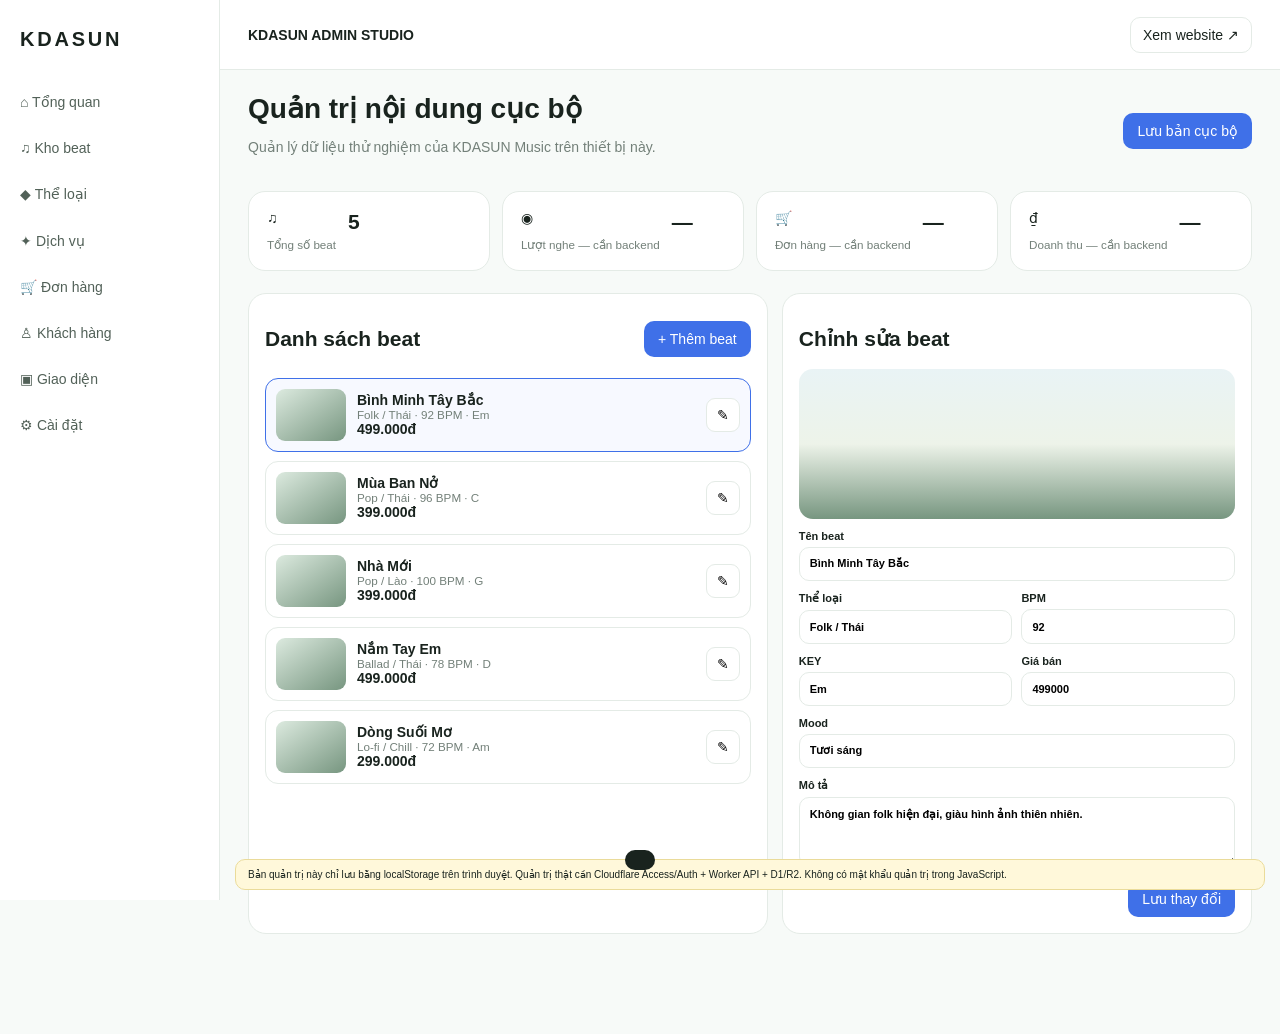
==== admin.html @ 3235aba2 "Import KDASUN Music Light Admin Website" ====
<!doctype html>
<html lang="vi">
<head>
  <meta charset="utf-8">
  <meta name="viewport" content="width=device-width,initial-scale=1">
  <meta name="robots" content="noindex,nofollow">
  <title>KDASUN Admin — Bản cục bộ</title>
  <link rel="stylesheet" href="admin.css">
</head>
<body>
  <header><b>KDASUN ADMIN STUDIO</b><a href="index.html">Xem website ↗</a></header>
  <aside><strong>KDASUN</strong><nav aria-label="Các khu vực quản trị">⌂ Tổng quan<br>♫ Kho beat<br>◆ Thể loại<br>✦ Dịch vụ<br>🛒 Đơn hàng<br>♙ Khách hàng<br>▣ Giao diện<br>⚙ Cài đặt</nav></aside>
  <main>
    <div class="welcome"><div><h1>Quản trị nội dung cục bộ</h1><p>Quản lý dữ liệu thử nghiệm của KDASUN Music trên thiết bị này.</p></div><button id="publish" type="button">Lưu bản cục bộ</button></div>
    <section class="metrics"><article>♫<b id="metricBeats">0</b><small>Tổng số beat</small></article><article>◉<b>—</b><small>Lượt nghe — cần backend</small></article><article>🛒<b>—</b><small>Đơn hàng — cần backend</small></article><article>₫<b>—</b><small>Doanh thu — cần backend</small></article></section>
    <div class="work">
      <section><div class="head"><h2>Danh sách beat</h2><button id="add" type="button">+ Thêm beat</button></div><div id="list"></div></section>
      <section class="edit"><h2>Chỉnh sửa beat</h2><div class="preview"><span></span></div><label>Tên beat<input id="title" required></label><div class="two"><label>Thể loại<input id="genre" required></label><label>BPM<input id="bpm" type="number" min="1" max="300"></label></div><div class="two"><label>KEY<input id="key"></label><label>Giá bán<input id="price" type="number" min="0"></label></div><label>Mood<input id="mood"></label><label>Mô tả<textarea id="desc" rows="4"></textarea></label><button id="save" type="button">Lưu thay đổi</button></section>
    </div>
  </main>
  <div class="note">Bản quản trị này chỉ lưu bằng localStorage trên trình duyệt. Quản trị thật cần Cloudflare Access/Auth + Worker API + D1/R2. Không có mật khẩu quản trị trong JavaScript.</div>
  <div class="toast" id="toast" role="status" aria-live="polite"></div>
  <script src="data.js"></script><script src="admin.js"></script>
</body>
</html>
---- admin.css ----
*{box-sizing:border-box}:root{--line:#e4ebe6;--blue:#3f70e8;--muted:#738079}body{margin:0;background:#f7faf8;color:#19231e;font:14px Arial;overflow-x:hidden}button,input,textarea{font:inherit}button{cursor:pointer}a:focus-visible,button:focus-visible,input:focus-visible,textarea:focus-visible{outline:3px solid #c9a24e;outline-offset:2px}header{position:fixed;z-index:20;left:220px;right:0;top:0;height:70px;display:flex;align-items:center;justify-content:space-between;padding:0 28px;background:#fff;border-bottom:1px solid var(--line)}header a{padding:9px 12px;border:1px solid var(--line);border-radius:10px;color:inherit;text-decoration:none}aside{position:fixed;inset:0 auto 0 0;width:220px;padding:28px 20px;background:#fff;border-right:1px solid var(--line)}aside strong{font-size:20px;letter-spacing:.14em}aside nav{margin-top:28px;line-height:3.3;color:#526158}main{margin-left:220px;padding:92px 28px 100px}.welcome{display:flex;justify-content:space-between;align-items:center;gap:20px}.welcome h1{margin:0}.welcome p{color:var(--muted)}.welcome button,.head button,.edit>button{padding:10px 14px;border:0;border-radius:10px;background:var(--blue);color:#fff}.metrics{display:grid;grid-template-columns:repeat(4,1fr);gap:12px;margin:22px 0}.metrics article{display:grid;grid-template-columns:auto 1fr;gap:4px 12px;padding:18px;border:1px solid var(--line);border-radius:17px;background:#fff}.metrics article:first-letter{font-size:22px;color:var(--blue)}.metrics b{font-size:21px}.metrics small{color:var(--muted)}.work{display:grid;grid-template-columns:1.05fr .95fr;gap:14px}.work>section{padding:16px;border:1px solid var(--line);border-radius:18px;background:#fff}.head{display:flex;justify-content:space-between;align-items:center;gap:10px}.row{display:grid;grid-template-columns:70px minmax(0,1fr) auto;align-items:center;gap:11px;padding:10px;margin:9px 0;border:1px solid var(--line);border-radius:13px}.row.active{border-color:#3f70e8;background:#f7f9ff}.thumb{width:70px;height:52px;border-radius:9px;background:linear-gradient(145deg,#dceadf,#779680)}.row div{display:grid;min-width:0}.row b,.row small,.row strong{overflow:hidden;text-overflow:ellipsis;white-space:nowrap}.row small{color:var(--muted)}.row button{width:34px;height:34px;border:1px solid var(--line);border-radius:9px;background:#fff}.preview{height:150px;border-radius:14px;background:linear-gradient(#e9f3f5,#edf3e9 50%,#779680)}label{display:grid;gap:5px;margin-top:11px;font-size:11px;font-weight:700}input,textarea{width:100%;padding:10px;border:1px solid var(--line);border-radius:10px}.two{display:grid;grid-template-columns:1fr 1fr;gap:9px}.edit>button{float:right;margin-top:14px}.note{position:fixed;z-index:10;left:235px;right:15px;bottom:10px;padding:9px 12px;border:1px solid #eadb9a;border-radius:10px;background:#fff8da;font-size:10px}.toast{position:fixed;z-index:30;left:50%;bottom:60px;padding:10px 15px;border-radius:999px;background:#19231e;color:#fff;transform:translate(-50%,150%);transition:.2s}.toast.show{transform:translate(-50%,0)}
@media(max-width:900px){.metrics{grid-template-columns:1fr 1fr}.work{grid-template-columns:1fr}}
@media(max-width:700px){aside{display:none}header{left:0;padding:0 12px}header b{font-size:12px}main{margin:0;padding:84px 12px 150px}.welcome{align-items:flex-start;flex-direction:column}.metrics{grid-template-columns:1fr 1fr}.work{grid-template-columns:1fr}.two{grid-template-columns:1fr}.note{left:8px;right:8px}.toast{bottom:90px}}
@media(max-width:400px){.metrics{grid-template-columns:1fr}.head{align-items:flex-start;flex-direction:column}.row{grid-template-columns:55px minmax(0,1fr) auto}.thumb{width:55px;height:46px}}
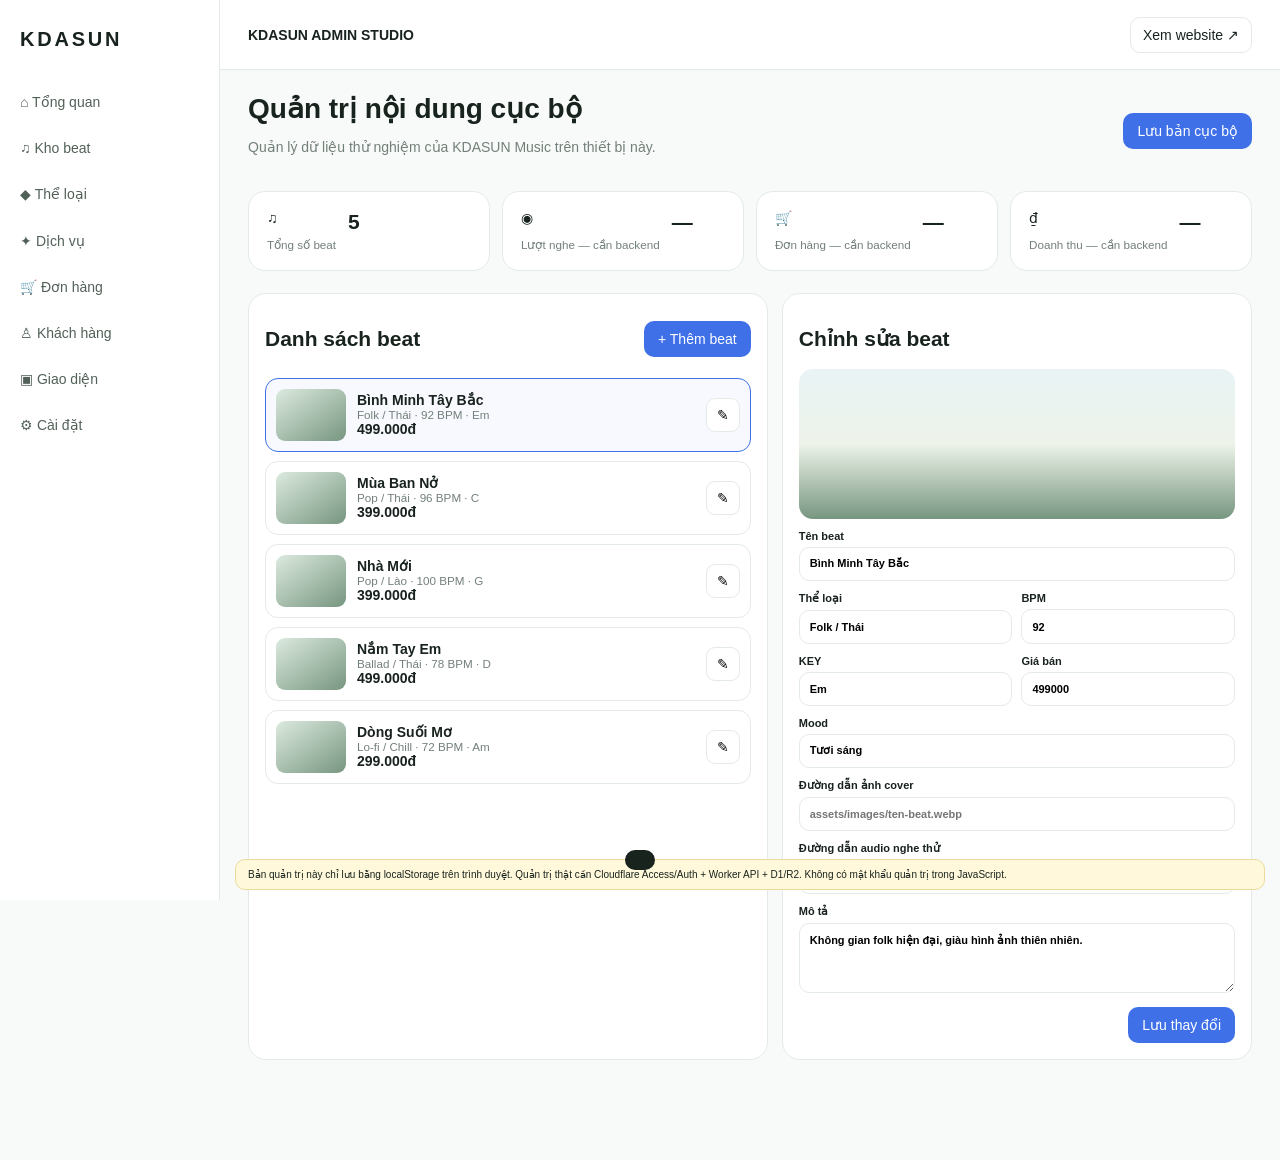
==== commit c50f6c99: "feat: modernize KDASUN storefront with premium 3D design" ====
--- a/admin.html
+++ b/admin.html
@@ -15,7 +15,7 @@
     <section class="metrics"><article>♫<b id="metricBeats">0</b><small>Tổng số beat</small></article><article>◉<b>—</b><small>Lượt nghe — cần backend</small></article><article>🛒<b>—</b><small>Đơn hàng — cần backend</small></article><article>₫<b>—</b><small>Doanh thu — cần backend</small></article></section>
     <div class="work">
       <section><div class="head"><h2>Danh sách beat</h2><button id="add" type="button">+ Thêm beat</button></div><div id="list"></div></section>
-      <section class="edit"><h2>Chỉnh sửa beat</h2><div class="preview"><span></span></div><label>Tên beat<input id="title" required></label><div class="two"><label>Thể loại<input id="genre" required></label><label>BPM<input id="bpm" type="number" min="1" max="300"></label></div><div class="two"><label>KEY<input id="key"></label><label>Giá bán<input id="price" type="number" min="0"></label></div><label>Mood<input id="mood"></label><label>Mô tả<textarea id="desc" rows="4"></textarea></label><button id="save" type="button">Lưu thay đổi</button></section>
+      <section class="edit"><h2>Chỉnh sửa beat</h2><div class="preview"><span></span></div><label>Tên beat<input id="title" required></label><div class="two"><label>Thể loại<input id="genre" required></label><label>BPM<input id="bpm" type="number" min="1" max="300"></label></div><div class="two"><label>KEY<input id="key"></label><label>Giá bán<input id="price" type="number" min="0"></label></div><label>Mood<input id="mood"></label><label>Đường dẫn ảnh cover<input id="coverUrl" placeholder="assets/images/ten-beat.webp"></label><label>Đường dẫn audio nghe thử<input id="previewUrl" placeholder="assets/audio/ten-beat-preview.mp3"></label><label>Mô tả<textarea id="desc" rows="4"></textarea></label><button id="save" type="button">Lưu thay đổi</button></section>
     </div>
   </main>
   <div class="note">Bản quản trị này chỉ lưu bằng localStorage trên trình duyệt. Quản trị thật cần Cloudflare Access/Auth + Worker API + D1/R2. Không có mật khẩu quản trị trong JavaScript.</div>
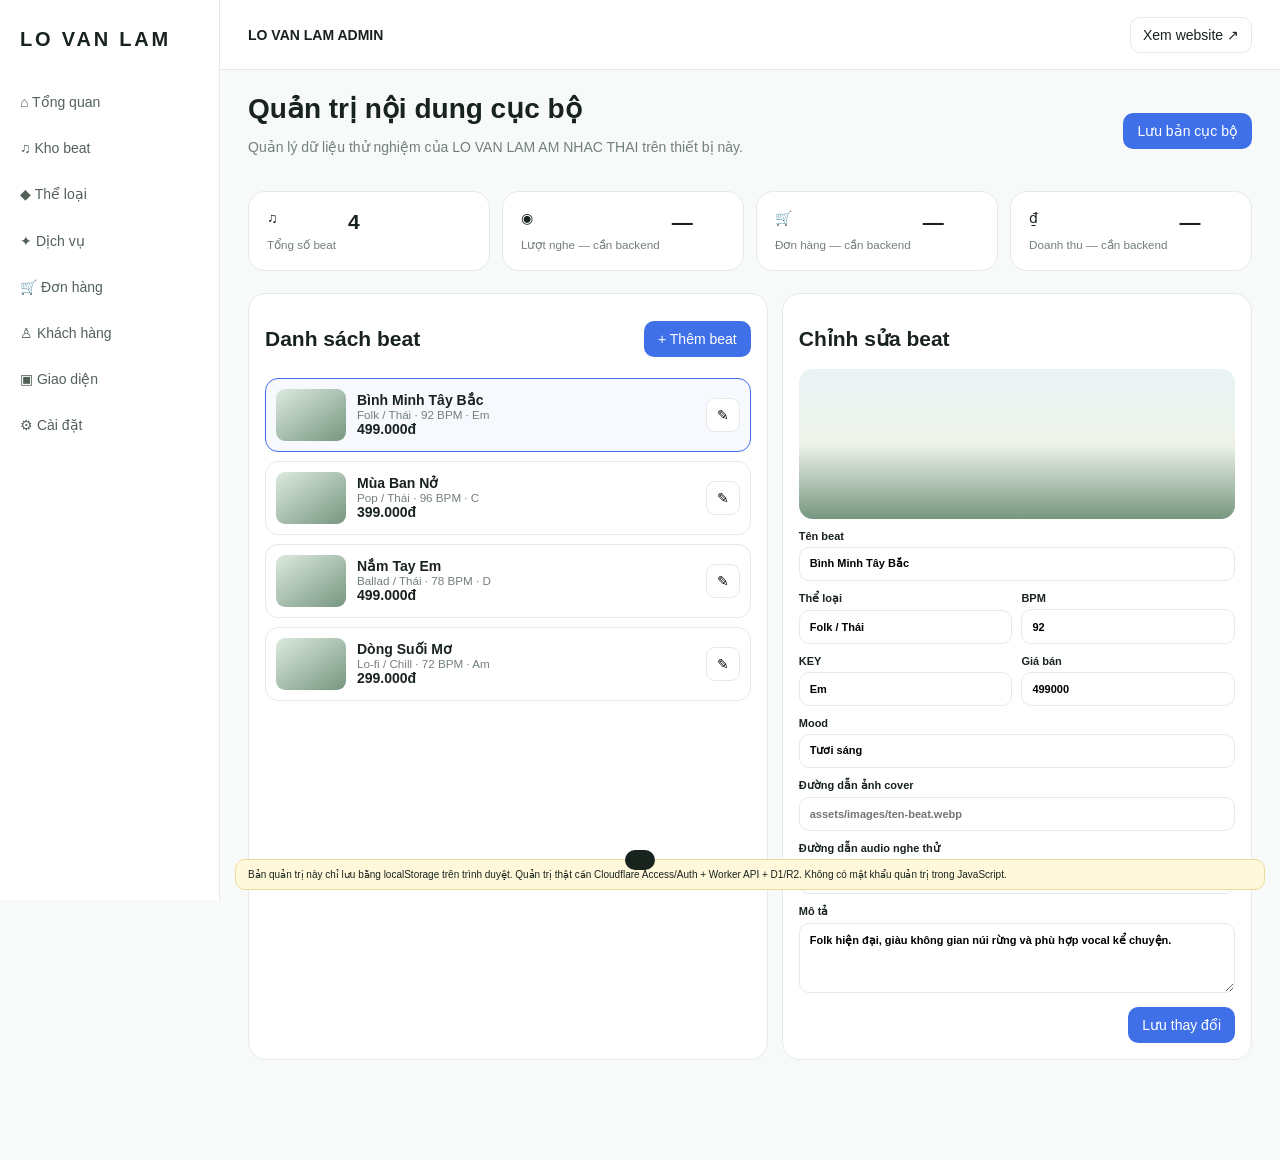
==== commit 4aa2b31a: "feat: rebuild LO VAN LAM AM NHAC THAI website" ====
--- a/admin.html
+++ b/admin.html
@@ -4,14 +4,14 @@
   <meta charset="utf-8">
   <meta name="viewport" content="width=device-width,initial-scale=1">
   <meta name="robots" content="noindex,nofollow">
-  <title>KDASUN Admin — Bản cục bộ</title>
+  <title>LO VAN LAM Admin — Bản cục bộ</title>
   <link rel="stylesheet" href="admin.css">
 </head>
 <body>
-  <header><b>KDASUN ADMIN STUDIO</b><a href="index.html">Xem website ↗</a></header>
-  <aside><strong>KDASUN</strong><nav aria-label="Các khu vực quản trị">⌂ Tổng quan<br>♫ Kho beat<br>◆ Thể loại<br>✦ Dịch vụ<br>🛒 Đơn hàng<br>♙ Khách hàng<br>▣ Giao diện<br>⚙ Cài đặt</nav></aside>
+  <header><b>LO VAN LAM ADMIN</b><a href="index.html">Xem website ↗</a></header>
+  <aside><strong>LO VAN LAM</strong><nav aria-label="Các khu vực quản trị">⌂ Tổng quan<br>♫ Kho beat<br>◆ Thể loại<br>✦ Dịch vụ<br>🛒 Đơn hàng<br>♙ Khách hàng<br>▣ Giao diện<br>⚙ Cài đặt</nav></aside>
   <main>
-    <div class="welcome"><div><h1>Quản trị nội dung cục bộ</h1><p>Quản lý dữ liệu thử nghiệm của KDASUN Music trên thiết bị này.</p></div><button id="publish" type="button">Lưu bản cục bộ</button></div>
+    <div class="welcome"><div><h1>Quản trị nội dung cục bộ</h1><p>Quản lý dữ liệu thử nghiệm của LO VAN LAM AM NHAC THAI trên thiết bị này.</p></div><button id="publish" type="button">Lưu bản cục bộ</button></div>
     <section class="metrics"><article>♫<b id="metricBeats">0</b><small>Tổng số beat</small></article><article>◉<b>—</b><small>Lượt nghe — cần backend</small></article><article>🛒<b>—</b><small>Đơn hàng — cần backend</small></article><article>₫<b>—</b><small>Doanh thu — cần backend</small></article></section>
     <div class="work">
       <section><div class="head"><h2>Danh sách beat</h2><button id="add" type="button">+ Thêm beat</button></div><div id="list"></div></section>
